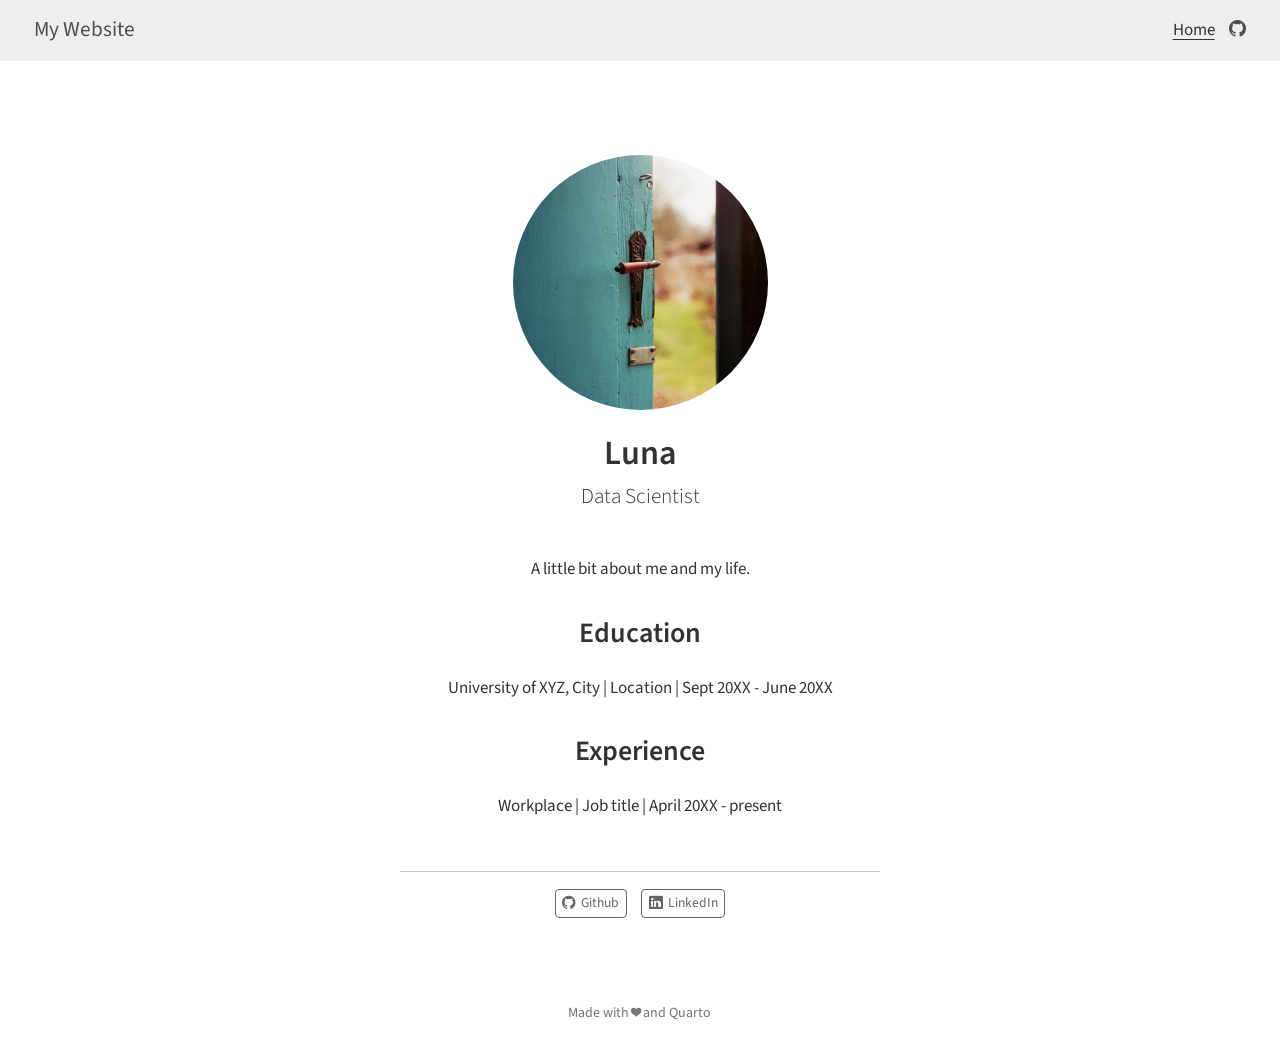
==== docs/index.html @ 73713546 "Test" ====
<!DOCTYPE html>
<html xmlns="http://www.w3.org/1999/xhtml" lang="en" xml:lang="en"><head>

<meta charset="utf-8">
<meta name="generator" content="quarto-1.8.25">

<meta name="viewport" content="width=device-width, initial-scale=1.0, user-scalable=yes">


<title>Luna – My Website</title>
<style>
code{white-space: pre-wrap;}
span.smallcaps{font-variant: small-caps;}
div.columns{display: flex; gap: min(4vw, 1.5em);}
div.column{flex: auto; overflow-x: auto;}
div.hanging-indent{margin-left: 1.5em; text-indent: -1.5em;}
ul.task-list{list-style: none;}
ul.task-list li input[type="checkbox"] {
  width: 0.8em;
  margin: 0 0.8em 0.2em -1em; /* quarto-specific, see https://github.com/quarto-dev/quarto-cli/issues/4556 */ 
  vertical-align: middle;
}
</style>


<script src="site_libs/quarto-nav/quarto-nav.js"></script>
<script src="site_libs/quarto-nav/headroom.min.js"></script>
<script src="site_libs/clipboard/clipboard.min.js"></script>
<script src="site_libs/quarto-html/quarto.js" type="module"></script>
<script src="site_libs/quarto-html/tabsets/tabsets.js" type="module"></script>
<script src="site_libs/quarto-html/axe/axe-check.js" type="module"></script>
<script src="site_libs/quarto-html/popper.min.js"></script>
<script src="site_libs/quarto-html/tippy.umd.min.js"></script>
<link href="site_libs/quarto-html/tippy.css" rel="stylesheet">
<link href="site_libs/quarto-html/quarto-syntax-highlighting-7b89279ff1a6dce999919e0e67d4d9ec.css" rel="stylesheet" id="quarto-text-highlighting-styles">
<script src="site_libs/bootstrap/bootstrap.min.js"></script>
<link href="site_libs/bootstrap/bootstrap-icons.css" rel="stylesheet">
<link href="site_libs/bootstrap/bootstrap-f08fd194995e54a168012ac0daabb97c.min.css" rel="stylesheet" append-hash="true" id="quarto-bootstrap" data-mode="light">
<script id="quarto-search-options" type="application/json">{
  "language": {
    "search-no-results-text": "No results",
    "search-matching-documents-text": "matching documents",
    "search-copy-link-title": "Copy link to search",
    "search-hide-matches-text": "Hide additional matches",
    "search-more-match-text": "more match in this document",
    "search-more-matches-text": "more matches in this document",
    "search-clear-button-title": "Clear",
    "search-text-placeholder": "",
    "search-detached-cancel-button-title": "Cancel",
    "search-submit-button-title": "Submit",
    "search-label": "Search"
  }
}</script>


<meta property="og:title" content="Luna – My Website">
<meta property="og:description" content="Data Scientist">
<meta property="og:image" content="profile.jpg">
<meta property="og:site_name" content="My Website">
</head>

<body class="nav-fixed fullcontent quarto-light">

<div id="quarto-search-results"></div>
  <header id="quarto-header" class="headroom fixed-top">
    <nav class="navbar navbar-expand-lg " data-bs-theme="dark">
      <div class="navbar-container container-fluid">
      <div class="navbar-brand-container mx-auto">
    <a href="./index.html" class="navbar-brand navbar-brand-logo">
    </a>
    <a class="navbar-brand" href="./index.html">
    <span class="navbar-title">My Website</span>
    </a>
  </div>
          <button class="navbar-toggler" type="button" data-bs-toggle="collapse" data-bs-target="#navbarCollapse" aria-controls="navbarCollapse" role="menu" aria-expanded="false" aria-label="Toggle navigation" onclick="if (window.quartoToggleHeadroom) { window.quartoToggleHeadroom(); }">
  <span class="navbar-toggler-icon"></span>
</button>
          <div class="collapse navbar-collapse" id="navbarCollapse">
            <ul class="navbar-nav navbar-nav-scroll ms-auto">
  <li class="nav-item">
    <a class="nav-link active" href="./index.html" aria-current="page"> 
<span class="menu-text">Home</span></a>
  </li>  
</ul>
          </div> <!-- /navcollapse -->
            <div class="quarto-navbar-tools">
    <a href="https://github.com" title="Github" class="quarto-navigation-tool px-1" aria-label="Github"><i class="bi bi-github"></i></a>
</div>
      </div> <!-- /container-fluid -->
    </nav>
</header>
<!-- content -->
<div id="quarto-content" class="quarto-container page-columns page-rows-contents page-layout-article page-navbar">
<!-- sidebar -->
<!-- margin-sidebar -->
    
<!-- main -->
<div class="quarto-about-jolla">
  <img src="profile.jpg" alt="Photo of a door partially open revealing a green landscape" class="about-image
  round " style="height: 15em; width: 15em;">
 <header id="title-block-header" class="quarto-title-block default">
<div class="quarto-title">
<h1 class="title">Luna</h1>
<p class="subtitle lead">Data Scientist</p>
</div>
<div class="quarto-title-meta">
  </div>
</header><main class="content" id="quarto-document-content">
<p>A little bit about me and my life.</p>
<section id="education" class="level2">
<h2 data-anchor-id="education">Education</h2>
<p>University of XYZ, City | Location | Sept 20XX - June 20XX</p>
</section>
<section id="experience" class="level2">
<h2 data-anchor-id="experience">Experience</h2>
<p>Workplace | Job title | April 20XX - present</p>


</section>
</main> 
  <hr class="about-sep">
   <div class="about-links">
  <a href="https://github.com" class="about-link" rel="" target="">
    <i class="bi bi-github"></i>
     <span class="about-link-text">Github</span>
  </a>
  <a href="https://linkedin.com" class="about-link" rel="" target="">
    <i class="bi bi-linkedin"></i>
     <span class="about-link-text">LinkedIn</span>
  </a>
</div>
</div>
 <!-- /main -->
<script id="quarto-html-after-body" type="application/javascript">
  window.document.addEventListener("DOMContentLoaded", function (event) {
    const isCodeAnnotation = (el) => {
      for (const clz of el.classList) {
        if (clz.startsWith('code-annotation-')) {                     
          return true;
        }
      }
      return false;
    }
    const onCopySuccess = function(e) {
      // button target
      const button = e.trigger;
      // don't keep focus
      button.blur();
      // flash "checked"
      button.classList.add('code-copy-button-checked');
      var currentTitle = button.getAttribute("title");
      button.setAttribute("title", "Copied!");
      let tooltip;
      if (window.bootstrap) {
        button.setAttribute("data-bs-toggle", "tooltip");
        button.setAttribute("data-bs-placement", "left");
        button.setAttribute("data-bs-title", "Copied!");
        tooltip = new bootstrap.Tooltip(button, 
          { trigger: "manual", 
            customClass: "code-copy-button-tooltip",
            offset: [0, -8]});
        tooltip.show();    
      }
      setTimeout(function() {
        if (tooltip) {
          tooltip.hide();
          button.removeAttribute("data-bs-title");
          button.removeAttribute("data-bs-toggle");
          button.removeAttribute("data-bs-placement");
        }
        button.setAttribute("title", currentTitle);
        button.classList.remove('code-copy-button-checked');
      }, 1000);
      // clear code selection
      e.clearSelection();
    }
    const getTextToCopy = function(trigger) {
      const outerScaffold = trigger.parentElement.cloneNode(true);
      const codeEl = outerScaffold.querySelector('code');
      for (const childEl of codeEl.children) {
        if (isCodeAnnotation(childEl)) {
          childEl.remove();
        }
      }
      return codeEl.innerText;
    }
    const clipboard = new window.ClipboardJS('.code-copy-button:not([data-in-quarto-modal])', {
      text: getTextToCopy
    });
    clipboard.on('success', onCopySuccess);
    if (window.document.getElementById('quarto-embedded-source-code-modal')) {
      const clipboardModal = new window.ClipboardJS('.code-copy-button[data-in-quarto-modal]', {
        text: getTextToCopy,
        container: window.document.getElementById('quarto-embedded-source-code-modal')
      });
      clipboardModal.on('success', onCopySuccess);
    }
      var localhostRegex = new RegExp(/^(?:http|https):\/\/localhost\:?[0-9]*\//);
      var mailtoRegex = new RegExp(/^mailto:/);
        var filterRegex = new RegExp('/' + window.location.host + '/');
      var isInternal = (href) => {
          return filterRegex.test(href) || localhostRegex.test(href) || mailtoRegex.test(href);
      }
      // Inspect non-navigation links and adorn them if external
     var links = window.document.querySelectorAll('a[href]:not(.nav-link):not(.navbar-brand):not(.toc-action):not(.sidebar-link):not(.sidebar-item-toggle):not(.pagination-link):not(.no-external):not([aria-hidden]):not(.dropdown-item):not(.quarto-navigation-tool):not(.about-link)');
      for (var i=0; i<links.length; i++) {
        const link = links[i];
        if (!isInternal(link.href)) {
          // undo the damage that might have been done by quarto-nav.js in the case of
          // links that we want to consider external
          if (link.dataset.originalHref !== undefined) {
            link.href = link.dataset.originalHref;
          }
        }
      }
    function tippyHover(el, contentFn, onTriggerFn, onUntriggerFn) {
      const config = {
        allowHTML: true,
        maxWidth: 500,
        delay: 100,
        arrow: false,
        appendTo: function(el) {
            return el.parentElement;
        },
        interactive: true,
        interactiveBorder: 10,
        theme: 'quarto',
        placement: 'bottom-start',
      };
      if (contentFn) {
        config.content = contentFn;
      }
      if (onTriggerFn) {
        config.onTrigger = onTriggerFn;
      }
      if (onUntriggerFn) {
        config.onUntrigger = onUntriggerFn;
      }
      window.tippy(el, config); 
    }
    const noterefs = window.document.querySelectorAll('a[role="doc-noteref"]');
    for (var i=0; i<noterefs.length; i++) {
      const ref = noterefs[i];
      tippyHover(ref, function() {
        // use id or data attribute instead here
        let href = ref.getAttribute('data-footnote-href') || ref.getAttribute('href');
        try { href = new URL(href).hash; } catch {}
        const id = href.replace(/^#\/?/, "");
        const note = window.document.getElementById(id);
        if (note) {
          return note.innerHTML;
        } else {
          return "";
        }
      });
    }
    const xrefs = window.document.querySelectorAll('a.quarto-xref');
    const processXRef = (id, note) => {
      // Strip column container classes
      const stripColumnClz = (el) => {
        el.classList.remove("page-full", "page-columns");
        if (el.children) {
          for (const child of el.children) {
            stripColumnClz(child);
          }
        }
      }
      stripColumnClz(note)
      if (id === null || id.startsWith('sec-')) {
        // Special case sections, only their first couple elements
        const container = document.createElement("div");
        if (note.children && note.children.length > 2) {
          container.appendChild(note.children[0].cloneNode(true));
          for (let i = 1; i < note.children.length; i++) {
            const child = note.children[i];
            if (child.tagName === "P" && child.innerText === "") {
              continue;
            } else {
              container.appendChild(child.cloneNode(true));
              break;
            }
          }
          if (window.Quarto?.typesetMath) {
            window.Quarto.typesetMath(container);
          }
          return container.innerHTML
        } else {
          if (window.Quarto?.typesetMath) {
            window.Quarto.typesetMath(note);
          }
          return note.innerHTML;
        }
      } else {
        // Remove any anchor links if they are present
        const anchorLink = note.querySelector('a.anchorjs-link');
        if (anchorLink) {
          anchorLink.remove();
        }
        if (window.Quarto?.typesetMath) {
          window.Quarto.typesetMath(note);
        }
        if (note.classList.contains("callout")) {
          return note.outerHTML;
        } else {
          return note.innerHTML;
        }
      }
    }
    for (var i=0; i<xrefs.length; i++) {
      const xref = xrefs[i];
      tippyHover(xref, undefined, function(instance) {
        instance.disable();
        let url = xref.getAttribute('href');
        let hash = undefined; 
        if (url.startsWith('#')) {
          hash = url;
        } else {
          try { hash = new URL(url).hash; } catch {}
        }
        if (hash) {
          const id = hash.replace(/^#\/?/, "");
          const note = window.document.getElementById(id);
          if (note !== null) {
            try {
              const html = processXRef(id, note.cloneNode(true));
              instance.setContent(html);
            } finally {
              instance.enable();
              instance.show();
            }
          } else {
            // See if we can fetch this
            fetch(url.split('#')[0])
            .then(res => res.text())
            .then(html => {
              const parser = new DOMParser();
              const htmlDoc = parser.parseFromString(html, "text/html");
              const note = htmlDoc.getElementById(id);
              if (note !== null) {
                const html = processXRef(id, note);
                instance.setContent(html);
              } 
            }).finally(() => {
              instance.enable();
              instance.show();
            });
          }
        } else {
          // See if we can fetch a full url (with no hash to target)
          // This is a special case and we should probably do some content thinning / targeting
          fetch(url)
          .then(res => res.text())
          .then(html => {
            const parser = new DOMParser();
            const htmlDoc = parser.parseFromString(html, "text/html");
            const note = htmlDoc.querySelector('main.content');
            if (note !== null) {
              // This should only happen for chapter cross references
              // (since there is no id in the URL)
              // remove the first header
              if (note.children.length > 0 && note.children[0].tagName === "HEADER") {
                note.children[0].remove();
              }
              const html = processXRef(null, note);
              instance.setContent(html);
            } 
          }).finally(() => {
            instance.enable();
            instance.show();
          });
        }
      }, function(instance) {
      });
    }
        let selectedAnnoteEl;
        const selectorForAnnotation = ( cell, annotation) => {
          let cellAttr = 'data-code-cell="' + cell + '"';
          let lineAttr = 'data-code-annotation="' +  annotation + '"';
          const selector = 'span[' + cellAttr + '][' + lineAttr + ']';
          return selector;
        }
        const selectCodeLines = (annoteEl) => {
          const doc = window.document;
          const targetCell = annoteEl.getAttribute("data-target-cell");
          const targetAnnotation = annoteEl.getAttribute("data-target-annotation");
          const annoteSpan = window.document.querySelector(selectorForAnnotation(targetCell, targetAnnotation));
          const lines = annoteSpan.getAttribute("data-code-lines").split(",");
          const lineIds = lines.map((line) => {
            return targetCell + "-" + line;
          })
          let top = null;
          let height = null;
          let parent = null;
          if (lineIds.length > 0) {
              //compute the position of the single el (top and bottom and make a div)
              const el = window.document.getElementById(lineIds[0]);
              top = el.offsetTop;
              height = el.offsetHeight;
              parent = el.parentElement.parentElement;
            if (lineIds.length > 1) {
              const lastEl = window.document.getElementById(lineIds[lineIds.length - 1]);
              const bottom = lastEl.offsetTop + lastEl.offsetHeight;
              height = bottom - top;
            }
            if (top !== null && height !== null && parent !== null) {
              // cook up a div (if necessary) and position it 
              let div = window.document.getElementById("code-annotation-line-highlight");
              if (div === null) {
                div = window.document.createElement("div");
                div.setAttribute("id", "code-annotation-line-highlight");
                div.style.position = 'absolute';
                parent.appendChild(div);
              }
              div.style.top = top - 2 + "px";
              div.style.height = height + 4 + "px";
              div.style.left = 0;
              let gutterDiv = window.document.getElementById("code-annotation-line-highlight-gutter");
              if (gutterDiv === null) {
                gutterDiv = window.document.createElement("div");
                gutterDiv.setAttribute("id", "code-annotation-line-highlight-gutter");
                gutterDiv.style.position = 'absolute';
                const codeCell = window.document.getElementById(targetCell);
                const gutter = codeCell.querySelector('.code-annotation-gutter');
                gutter.appendChild(gutterDiv);
              }
              gutterDiv.style.top = top - 2 + "px";
              gutterDiv.style.height = height + 4 + "px";
            }
            selectedAnnoteEl = annoteEl;
          }
        };
        const unselectCodeLines = () => {
          const elementsIds = ["code-annotation-line-highlight", "code-annotation-line-highlight-gutter"];
          elementsIds.forEach((elId) => {
            const div = window.document.getElementById(elId);
            if (div) {
              div.remove();
            }
          });
          selectedAnnoteEl = undefined;
        };
          // Handle positioning of the toggle
      window.addEventListener(
        "resize",
        throttle(() => {
          elRect = undefined;
          if (selectedAnnoteEl) {
            selectCodeLines(selectedAnnoteEl);
          }
        }, 10)
      );
      function throttle(fn, ms) {
      let throttle = false;
      let timer;
        return (...args) => {
          if(!throttle) { // first call gets through
              fn.apply(this, args);
              throttle = true;
          } else { // all the others get throttled
              if(timer) clearTimeout(timer); // cancel #2
              timer = setTimeout(() => {
                fn.apply(this, args);
                timer = throttle = false;
              }, ms);
          }
        };
      }
        // Attach click handler to the DT
        const annoteDls = window.document.querySelectorAll('dt[data-target-cell]');
        for (const annoteDlNode of annoteDls) {
          annoteDlNode.addEventListener('click', (event) => {
            const clickedEl = event.target;
            if (clickedEl !== selectedAnnoteEl) {
              unselectCodeLines();
              const activeEl = window.document.querySelector('dt[data-target-cell].code-annotation-active');
              if (activeEl) {
                activeEl.classList.remove('code-annotation-active');
              }
              selectCodeLines(clickedEl);
              clickedEl.classList.add('code-annotation-active');
            } else {
              // Unselect the line
              unselectCodeLines();
              clickedEl.classList.remove('code-annotation-active');
            }
          });
        }
    const findCites = (el) => {
      const parentEl = el.parentElement;
      if (parentEl) {
        const cites = parentEl.dataset.cites;
        if (cites) {
          return {
            el,
            cites: cites.split(' ')
          };
        } else {
          return findCites(el.parentElement)
        }
      } else {
        return undefined;
      }
    };
    var bibliorefs = window.document.querySelectorAll('a[role="doc-biblioref"]');
    for (var i=0; i<bibliorefs.length; i++) {
      const ref = bibliorefs[i];
      const citeInfo = findCites(ref);
      if (citeInfo) {
        tippyHover(citeInfo.el, function() {
          var popup = window.document.createElement('div');
          citeInfo.cites.forEach(function(cite) {
            var citeDiv = window.document.createElement('div');
            citeDiv.classList.add('hanging-indent');
            citeDiv.classList.add('csl-entry');
            var biblioDiv = window.document.getElementById('ref-' + cite);
            if (biblioDiv) {
              citeDiv.innerHTML = biblioDiv.innerHTML;
            }
            popup.appendChild(citeDiv);
          });
          return popup.innerHTML;
        });
      }
    }
  });
  </script>
</div> <!-- /content -->
<footer class="footer">
  <div class="nav-footer">
    <div class="nav-footer-left">
      &nbsp;
    </div>   
    <div class="nav-footer-center">
<p>Made with ❤️ and Quarto</p>
</div>
    <div class="nav-footer-right">
      &nbsp;
    </div>
  </div>
</footer>




</body></html>
---- docs/site_libs/quarto-html/tippy.css ----
.tippy-box[data-animation=fade][data-state=hidden]{opacity:0}[data-tippy-root]{max-width:calc(100vw - 10px)}.tippy-box{position:relative;background-color:#333;color:#fff;border-radius:4px;font-size:14px;line-height:1.4;white-space:normal;outline:0;transition-property:transform,visibility,opacity}.tippy-box[data-placement^=top]>.tippy-arrow{bottom:0}.tippy-box[data-placement^=top]>.tippy-arrow:before{bottom:-7px;left:0;border-width:8px 8px 0;border-top-color:initial;transform-origin:center top}.tippy-box[data-placement^=bottom]>.tippy-arrow{top:0}.tippy-box[data-placement^=bottom]>.tippy-arrow:before{top:-7px;left:0;border-width:0 8px 8px;border-bottom-color:initial;transform-origin:center bottom}.tippy-box[data-placement^=left]>.tippy-arrow{right:0}.tippy-box[data-placement^=left]>.tippy-arrow:before{border-width:8px 0 8px 8px;border-left-color:initial;right:-7px;transform-origin:center left}.tippy-box[data-placement^=right]>.tippy-arrow{left:0}.tippy-box[data-placement^=right]>.tippy-arrow:before{left:-7px;border-width:8px 8px 8px 0;border-right-color:initial;transform-origin:center right}.tippy-box[data-inertia][data-state=visible]{transition-timing-function:cubic-bezier(.54,1.5,.38,1.11)}.tippy-arrow{width:16px;height:16px;color:#333}.tippy-arrow:before{content:"";position:absolute;border-color:transparent;border-style:solid}.tippy-content{position:relative;padding:5px 9px;z-index:1}
---- docs/site_libs/quarto-html/quarto-syntax-highlighting-7b89279ff1a6dce999919e0e67d4d9ec.css ----
/* quarto syntax highlight colors */
:root {
  --quarto-hl-ot-color: #003B4F;
  --quarto-hl-at-color: #657422;
  --quarto-hl-ss-color: #20794D;
  --quarto-hl-an-color: #5E5E5E;
  --quarto-hl-fu-color: #4758AB;
  --quarto-hl-st-color: #20794D;
  --quarto-hl-cf-color: #003B4F;
  --quarto-hl-op-color: #5E5E5E;
  --quarto-hl-er-color: #AD0000;
  --quarto-hl-bn-color: #AD0000;
  --quarto-hl-al-color: #AD0000;
  --quarto-hl-va-color: #111111;
  --quarto-hl-bu-color: inherit;
  --quarto-hl-ex-color: inherit;
  --quarto-hl-pp-color: #AD0000;
  --quarto-hl-in-color: #5E5E5E;
  --quarto-hl-vs-color: #20794D;
  --quarto-hl-wa-color: #5E5E5E;
  --quarto-hl-do-color: #5E5E5E;
  --quarto-hl-im-color: #00769E;
  --quarto-hl-ch-color: #20794D;
  --quarto-hl-dt-color: #AD0000;
  --quarto-hl-fl-color: #AD0000;
  --quarto-hl-co-color: #5E5E5E;
  --quarto-hl-cv-color: #5E5E5E;
  --quarto-hl-cn-color: #8f5902;
  --quarto-hl-sc-color: #5E5E5E;
  --quarto-hl-dv-color: #AD0000;
  --quarto-hl-kw-color: #003B4F;
}

/* other quarto variables */
:root {
  --quarto-font-monospace: SFMono-Regular, Menlo, Monaco, Consolas, "Liberation Mono", "Courier New", monospace;
}

/* syntax highlight based on Pandoc's rules */
pre > code.sourceCode > span {
  color: #003B4F;
}

code.sourceCode > span {
  color: #003B4F;
}

div.sourceCode,
div.sourceCode pre.sourceCode {
  color: #003B4F;
}

/* Normal */
code span {
  color: #003B4F;
}

/* Alert */
code span.al {
  color: #AD0000;
  font-style: inherit;
}

/* Annotation */
code span.an {
  color: #5E5E5E;
  font-style: inherit;
}

/* Attribute */
code span.at {
  color: #657422;
  font-style: inherit;
}

/* BaseN */
code span.bn {
  color: #AD0000;
  font-style: inherit;
}

/* BuiltIn */
code span.bu {
  font-style: inherit;
}

/* ControlFlow */
code span.cf {
  color: #003B4F;
  font-weight: bold;
  font-style: inherit;
}

/* Char */
code span.ch {
  color: #20794D;
  font-style: inherit;
}

/* Constant */
code span.cn {
  color: #8f5902;
  font-style: inherit;
}

/* Comment */
code span.co {
  color: #5E5E5E;
  font-style: inherit;
}

/* CommentVar */
code span.cv {
  color: #5E5E5E;
  font-style: italic;
}

/* Documentation */
code span.do {
  color: #5E5E5E;
  font-style: italic;
}

/* DataType */
code span.dt {
  color: #AD0000;
  font-style: inherit;
}

/* DecVal */
code span.dv {
  color: #AD0000;
  font-style: inherit;
}

/* Error */
code span.er {
  color: #AD0000;
  font-style: inherit;
}

/* Extension */
code span.ex {
  font-style: inherit;
}

/* Float */
code span.fl {
  color: #AD0000;
  font-style: inherit;
}

/* Function */
code span.fu {
  color: #4758AB;
  font-style: inherit;
}

/* Import */
code span.im {
  color: #00769E;
  font-style: inherit;
}

/* Information */
code span.in {
  color: #5E5E5E;
  font-style: inherit;
}

/* Keyword */
code span.kw {
  color: #003B4F;
  font-weight: bold;
  font-style: inherit;
}

/* Operator */
code span.op {
  color: #5E5E5E;
  font-style: inherit;
}

/* Other */
code span.ot {
  color: #003B4F;
  font-style: inherit;
}

/* Preprocessor */
code span.pp {
  color: #AD0000;
  font-style: inherit;
}

/* SpecialChar */
code span.sc {
  color: #5E5E5E;
  font-style: inherit;
}

/* SpecialString */
code span.ss {
  color: #20794D;
  font-style: inherit;
}

/* String */
code span.st {
  color: #20794D;
  font-style: inherit;
}

/* Variable */
code span.va {
  color: #111111;
  font-style: inherit;
}

/* VerbatimString */
code span.vs {
  color: #20794D;
  font-style: inherit;
}

/* Warning */
code span.wa {
  color: #5E5E5E;
  font-style: italic;
}

.prevent-inlining {
  content: "</";
}

/*# sourceMappingURL=3944bc705cfaf4c80e56f77c5205168a.css.map */
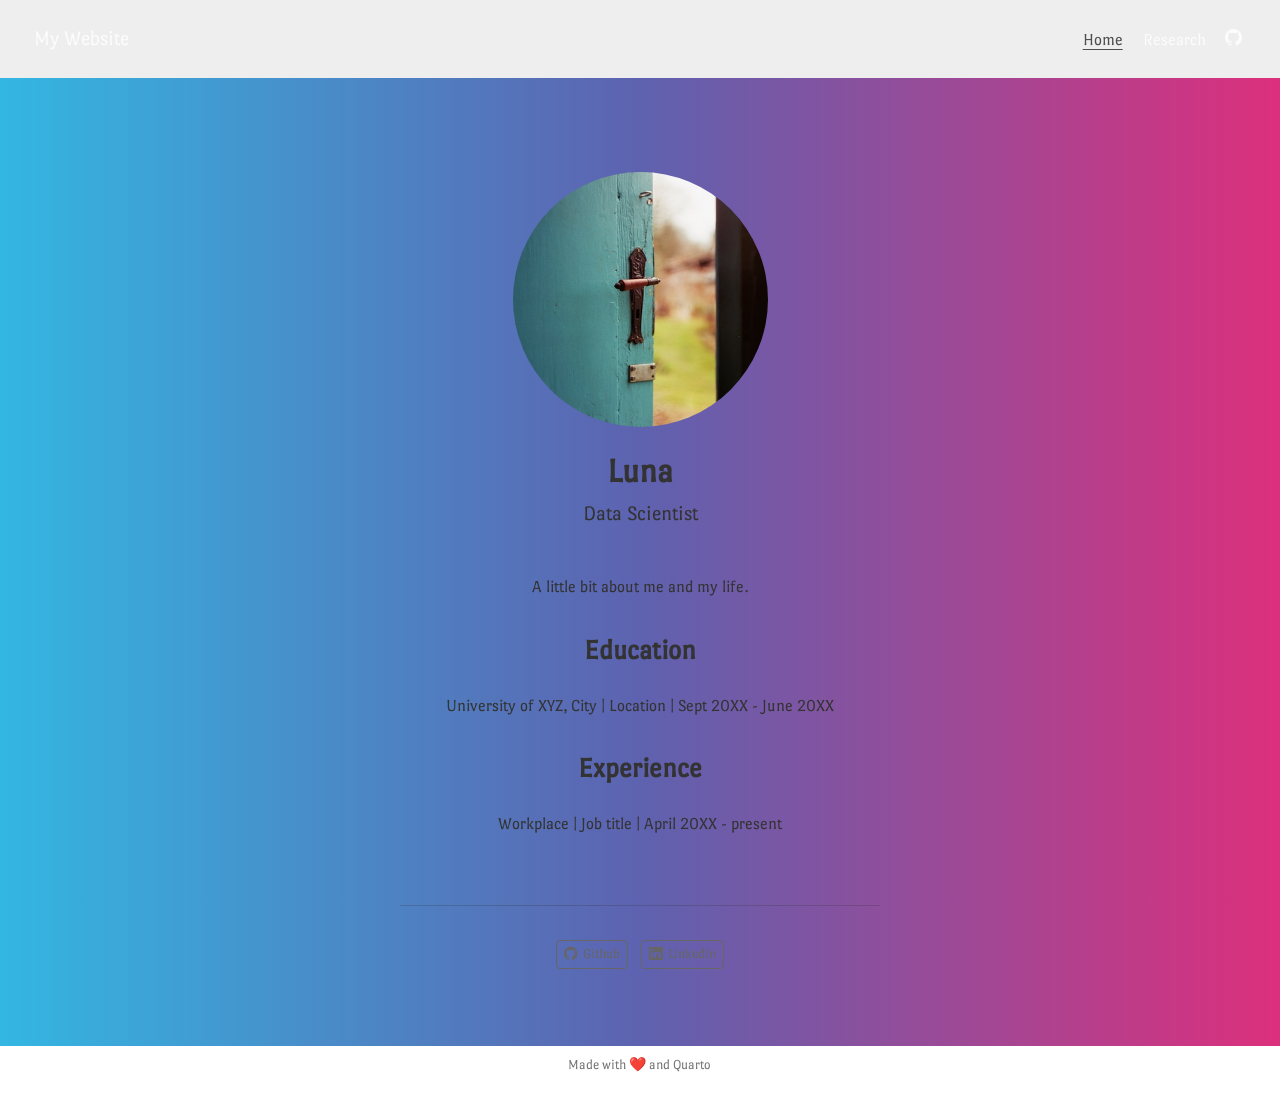
==== commit 3d09eb8d: "More stuff" ====
--- a/docs/index.html
+++ b/docs/index.html
@@ -35,7 +35,7 @@
 <link href="site_libs/quarto-html/quarto-syntax-highlighting-7b89279ff1a6dce999919e0e67d4d9ec.css" rel="stylesheet" id="quarto-text-highlighting-styles">
 <script src="site_libs/bootstrap/bootstrap.min.js"></script>
 <link href="site_libs/bootstrap/bootstrap-icons.css" rel="stylesheet">
-<link href="site_libs/bootstrap/bootstrap-f08fd194995e54a168012ac0daabb97c.min.css" rel="stylesheet" append-hash="true" id="quarto-bootstrap" data-mode="light">
+<link href="site_libs/bootstrap/bootstrap-2663a7a3079272d3e705d0e4dc92ac7b.min.css" rel="stylesheet" append-hash="true" id="quarto-bootstrap" data-mode="light">
 <script id="quarto-search-options" type="application/json">{
   "language": {
     "search-no-results-text": "No results",
@@ -80,6 +80,10 @@
   <li class="nav-item">
     <a class="nav-link active" href="./index.html" aria-current="page"> 
 <span class="menu-text">Home</span></a>
+  </li>  
+  <li class="nav-item">
+    <a class="nav-link" href="./Research.html"> 
+<span class="menu-text">Research</span></a>
   </li>  
 </ul>
           </div> <!-- /navcollapse -->
